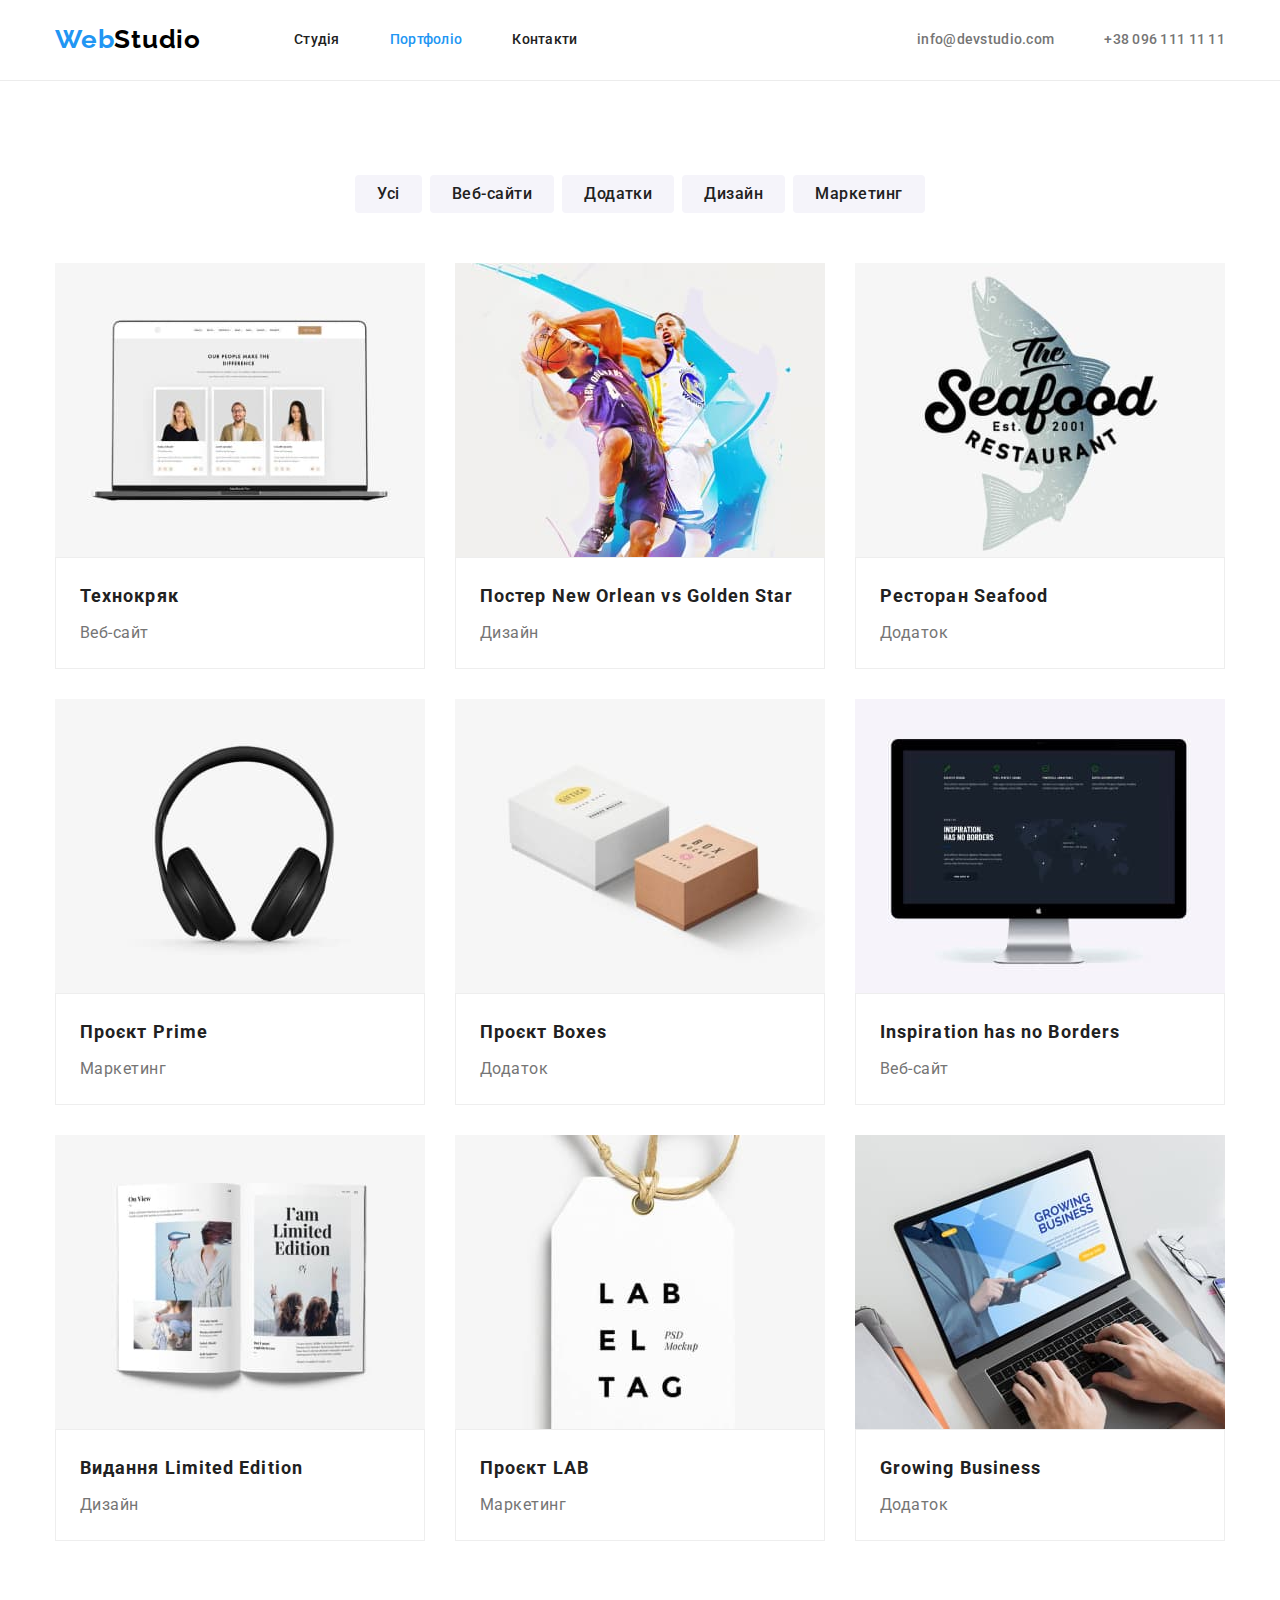
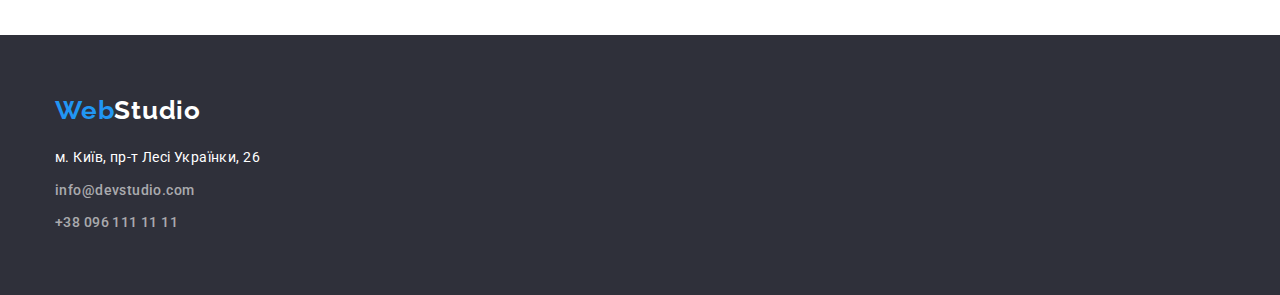
==== portfolio.html @ 37fe1365 "adding main files and svg-sprite" ====
<!DOCTYPE html>
<html lang="uk">

<head>
    <meta charset="UTF-8">
    <meta http-equiv="X-UA-Compatible" content="IE=edge">
    <meta name="viewport" content="width=device-width, initial-scale=1.0">
    <link rel="preconnect" href="https://fonts.googleapis.com">
    <link rel="preconnect" href="https://fonts.gstatic.com" crossorigin>
    <link
        href="https://fonts.googleapis.com/css2?family=Raleway:wght@700&family=Roboto:wght@400;500;700;900&display=swap"
        rel="stylesheet">
    <title>Document</title>
    <link rel="stylesheet"
        href="https://cdnjs.cloudflare.com/ajax/libs/modern-normalize/1.1.0/modern-normalize.min.css">
    <link rel="stylesheet" href="./css/styles.css">
</head>

<body>
    <header class="page-header">
        <div class="container">
            <div class="header-container">
                <nav class="header-nav">
                    <a href="#" class="logo">Web<span class="logo-part">Studio</span></a>
                    <ul class="nav list">
                        <li class="nav-item">
                            <a href="./index.html" class="link">Студія</a>
                        </li>
                        <li class="nav-item">
                            <a href="./portfolio.html" class="link current">Портфоліо</a>
                        </li>
                        <li class="nav-item">
                            <a href="#" class="link">Контакти</a>
                        </li>
                </nav>
                <ul class="auth-nav list">
                    <li><a href="mailto:info@devstudio.com" class="contacts nav-item">info@devstudio.com</a></li>
                    <li><a href="tel:+380961111111" class="contacts nav-item">+38 096 111 11 11</a></li>
                </ul>
            </div>
        </div>
    </header>
    <main>
        <section class="filter ">
            <div class="container">
                <h2 class="visually-hidden">Portfolio content</h2>
                <ul class="button-container  list">
                    <li class="button-container-item">
                        <button type="button" class="button cursors">Усі</button>
                    </li>
                    <li class="button-container-item">
                        <button type="button" class="button cursors">Веб-сайти</button>
                    </li>
                    <li class="button-container-item">
                        <button type="button" class="button cursors">Додатки</button>
                    </li>
                    <li class="button-container-item">
                        <button type="button" class="button cursors">Дизайн</button>
                    </li>
                    <li class="button-container-item">
                        <button type="button" class="button cursors">Маркетинг</button>
                    </li>
                </ul>
                <ul class="portfolio-cards list">
                    <li class="portfolio-cards-element">
                        <img src="./images/portfolio1.jpg" alt="Екран лептопу з відкритим веб-сайтом" width="370"
                            class="portfolio-images">
                        <div class="cards-text">
                            <h3>Технокряк</h3>
                            <p class="portfolio-text">Веб-сайт</p>
                        </div>
                    </li>

                    <li class="portfolio-cards-element">
                        <img src="./images/portfolio2.jpg"
                            alt="Баскетболіст намагається забрати мʼяч у супротивника" width="370"
                            class="portfolio-images">
                        <div class="cards-text">
                            <h3>Постер New Orlean vs Golden Star</h3>
                            <p class="portfolio-text">Дизайн</p>
                        </div>
                    </li>
                    <li class="portfolio-cards-element">
                        <img src="./images/portfolio3.jpg" alt="Вивіска рибного ресторану" width="370"
                            class="portfolio-images">
                        <div class="cards-text">
                            <h3>Ресторан Seafood</h3>
                            <p class="portfolio-text">Додаток</p>
                        </div>
                    </li>
                    <li class="portfolio-cards-element">
                        <img src="./images/portfoli4.jpg" alt="Великі бездротові навушники" width="370"
                            class="portfolio-images">
                        <div class="cards-text">
                            <h3>Проєкт Prime</h3>
                            <p class="portfolio-text">Маркетинг</p>
                        </div>
                    </li>
                    <li class="portfolio-cards-element">
                        <img src="./images/portfolio5.jpg" alt="Одна біла та менша коричнева коробки" width="370"
                            class="portfolio-images">
                        <div class="cards-text">
                            <h3>Проєкт Boxes</h3>
                            <p class="portfolio-text">Додаток</p>
                        </div>
                    </li>
                    <li class="portfolio-cards-element">
                        <img src="./images/portfolio6.jpg"
                            alt="Монітор компʼютера Apple з відкритим сайтом веб-студії" width="370"
                            class="portfolio-images">
                        <div class="cards-text">
                            <h3>Inspiration has no Borders</h3>
                            <p class="portfolio-text">Веб-сайт</p>
                        </div>
                    </li>
                    <li class="portfolio-cards-element">
                        <img src="./images/portfolio7.jpg" alt="Розгорнутий журнал моди" width="370"
                            class="portfolio-images">
                        <div class="cards-text">
                            <h3>Видання Limited Edition</h3>
                            <p class="portfolio-text">Дизайн</p>
                        </div>
                    </li>
                    <li class="portfolio-cards-element">
                        <img src="./images/portfolio8.jpg" alt="Біла етикетка з надписом LAB EL TAG" width="370"
                            class="portfolio-images">
                        <div class="cards-text">
                            <h3>Проєкт LAB</h3>
                            <p class="portfolio-text">Маркетинг</p>
                        </div>
                    </li>
                    <li class="portfolio-cards-element">
                        <img src="./images/portfolio9.jpg"
                            alt="Чоловік шукає інформацію на сайті з просування бізнесу, використовуючи MacBook"
                            width="370" class="portfolio-images">
                        <div class="cards-text">
                            <h3>Growing Business</h3>
                            <p class="portfolio-text">Додаток</p>
                        </div>
                    </li>
                </ul>
            </div>
        </section>
    </main>
    <footer class="footer">
        <div class="container">
            <a href="#" class="logo">Web<span class="logo-part">Studio</span></a>
            <address>
                <ul class="footer-list list">
                    <li class="footer-nav">
                        <a href="https://goo.gl/maps/Ni8b5LG6es7MUAs99" class="map">м. Київ, пр-т Лесі Українки, 26</a>
                    </li>
                    <li class="footer-nav">
                        <a href="mailto:info@devstudio.com" class="contacts">info@devstudio.com</a>
                    </li>
                    <li class="footer-nav">
                        <a href="tel:+380961111111" class="contacts">+38 096 111 11 11</a>
                    </li>
                </ul>
            </address>
        </div>
    </footer>
</body>
</html>
---- css/styles.css ----
/* Main Page */
html {
    box-sizing: border-box;
}

*,
* ::before,
* ::after {
    box-sizing: inherit;
}

:root {
    --primary-text-color: #757575;
    --secondary-text-color: #212121;
    --hover-color: #2196F3;
    --primary-bcg-color: #F5F4FA;
    --secondary-bcg-color: #FFFFFF;
}

body {
    color: var(--primary-text-color);
    background-color: #FFFFFF;
    font-family: 'Roboto';
}

.list {
    list-style: none;
    padding: 0;
    margin: 0;
}

.visually-hidden {
    position: absolute;
    white-space: nowrap;
    width: 1px;
    height: 1px;
    overflow: hidden;
    border: 0;
    padding: 0;
    clip: rect(0000);
    clip-path: inset(50%);
    margin: -1px;
}

.container {
    width: 1200px;
    padding-right: 15px;
    padding-left: 15px;
    margin: 0 auto;
}

/* Header*/

/* Logo */
.logo {
    flex-shrink: 0;
    color: #2196F3;
    text-decoration: none;
    font-family: 'Raleway';
    font-weight: 700;
    font-size: 26px;
    line-height: 1.2;
    letter-spacing: 0.03em;
}

.logo-part {
    color: black;
}

.page-header {
    margin-top: 0;
    border-bottom: 1px solid #ECECEC;
}

.header-container {
    display: flex;
    margin-top: 0;
    height: 80px;
    align-items: center;
    margin-left: auto;
    padding-top: 24px;
    padding-bottom: 25px;
    justify-content: space-between;
}

.header-nav {
    display: flex;
    margin-top: 0;
}

.header-nav {
    align-items: center;
    flex-grow: 1;
    gap: 93px;
}

.nav {
    display: flex;
}

.auth-nav {
    display: flex;
    align-items: center;
    gap: 50px;
}

.nav .link {
    padding-top: 32px;
    padding-bottom: 32px;
    color: var(--secondary-text-color);
    font-weight: 500;
    font-size: 14px;
    line-height: 1.1;
    letter-spacing: 0.02em;
    text-decoration: none;
}

.nav-item {
    display: block;
}

.nav-item:not(:last-child) {
    margin-right: 50px;
}

.nav .link:hover,
.nav .link:focus {
    color: var(--hover-color);
}

.nav .link.current {
    color: var(--hover-color);
}

.contacts {
    color: #757575;
    font-weight: 500;
    font-size: 14px;
    line-height: 1.1;
    letter-spacing: 0.02em;
    text-decoration: none;
}

.contacts:hover,
.contacts:focus {
    color: var(--hover-color);
}

/* Hero */
.hero {
    padding-top: 200px;
    padding-bottom: 200px;
    background-color: #2F303A;
    background-image: linear-gradient(rgba(47, 48, 58, 0.4), rgba(47, 48, 58, 0.4));
}

.hero-container {
    align-items: center;
    justify-content: center;
    text-align: center;
}

.hero-title {
    margin: 0 auto;
    margin-bottom: 30px;
    margin-top: 0px;
    max-width: 696px;

    color: #FFFFFF;
    font-weight: 900;
    font-size: 44px;
    line-height: 1.4;
    letter-spacing: 0.06em;
    text-transform: uppercase;
    text-align: center;
}

/* Button */
.main-button {
    display: inline-block;
    border-radius: 4px;
    padding: 10px 32px;
    min-width: 216px;
    color: #FFFFFF;
    background-color: #2196F3;
    border: 0;
    font-family: 'Roboto';
    font-weight: 700;
    font-size: 16px;
    line-height: 1.8;
    letter-spacing: 0.06em;
}

.main-button:hover {
    color: #FFFFFF;
    background-color: #188CE8;
    border: 0;
}

.button {
    display: inline-block;
    color: var(--secondary-text-color);
    background-color: #F5F4FA;
    border: 0;
    font-family: 'Roboto';
    font-weight: 500;
    font-size: 16px;
    line-height: 1.6;
    letter-spacing: 0.03em;
    border-radius: 4px;
    padding: 6px 22px;
    text-align: center;
    margin-top: 0;
}

.button :first-child {
    display: inline-block;
    padding: 6px 25px;
}

.button:hover,
.button:focus {
    color: #FFFFFF;
    background-color: var(--hover-color);
}

.cursors {
    cursor: pointer;
}

/* Advantages */
.advantages {
    padding-top: 94px;
    padding-bottom: 94px;
    background-color: var(--secondary-bcg-color);
}

.advantages-list {
    display: flex;
    /* align-items: center; */
    margin-top: 0;
    font-size: 14px;
    line-height: 24px;
    letter-spacing: 0.03em;
}

.advantage-list-item {
    width: 270px;
    margin-left: 0;
    margin-right: auto;
    margin-right: 30px;

}

.advantage-list-item:last-child {
    margin-right: 0;
}

.advantages-list h3 {
    margin-top: 0;
    margin-bottom: 10px;
    font-weight: 700;
    font-size: 14px;
    line-height: 1.2;
    letter-spacing: 0.03em;
    color: var(--secondary-text-color);
    text-transform: uppercase
}

.advantages-text {
    margin-top: 0;
    margin-bottom: 0;
}

/* Our activity */
.activity {
    padding-bottom: 94px;
    background-color: var(--secondary-bcg-color);
}

.activity-list {
    display: flex;
    justify-content: space-between;
}

.activity-list-item {
    width: 370px;
    display: block;
    max-width: 100%;
    height: auto;
    margin-right: 30px;
}

.activity-list-item:last-child {
    margin-right: 0;
}

.activity-title {
    margin-top: 0;
    margin-bottom: 50px;
    text-align: center;
    color: var(--secondary-text-color);
    font-weight: 700;
    font-size: 36px;
    line-height: 1.2;
    letter-spacing: 0.03em;
}


/* Team */
.team {
    padding-bottom: 94px;
    padding-top: 94px;
    background-color: #F5F4FA;
}

.team-list {
    display: flex;
    justify-content: space-between;
}

.team-photos {
    width: 270px;
    background-color: #FFFFFF;
    font-size: 16px;
    line-height: 1.2;
    letter-spacing: 0.03em;
    border-radius: 0px 0px 4px 4px;
    box-shadow: 0px 1px 3px rgba(0, 0, 0, 0.12), 0px 1px 1px rgba(0, 0, 0, 0.14), 0px 2px 1px rgba(0, 0, 0, 0.2);
}

.team-photos:not(:last-child) {
    margin-right: 30px;
}

.team-photos img {
    display: block;
    max-width: 100%;
    height: auto;
}

.image-text {
    padding-top: 30px;
    padding-bottom: 30px;
}

.team-title {
    text-align: center;
    margin-bottom: 50px;
    margin-top: 0;
    margin-bottom: 50px;
    color: var(--secondary-text-color);
    font-weight: 700;
    font-size: 36px;
    line-height: 1.16;
    letter-spacing: 0.03em;
}

.team h3 {
    margin-top: 0px;
    margin-bottom: 10px;

    text-align: center;
    font-weight: 500;
    font-size: 16px;
    line-height: 1.2;
    color: var(--secondary-text-color);
}

.team-element {
    margin-top: 0;
    margin-bottom: 16px;
    text-align: center;
}

.team-socials {
    display: flex;
    justify-content: center;
    gap: 10px;
}

.team-social-items {}

.team-social-links {
        display: block;
        width: 44px;
        height: 44px;
        /* background-color: var(--secondary-bcg-color); */
        background-color: #188CE8;
        border-radius: 50%;

}


/* Clients */

.clients{
    padding-top: 94px;
    padding-bottom: 94px;
}

.clients-container{
    margin-left: auto;
    margin-right: auto;
}

.clients-title{
    margin-top: 0;
    margin-bottom: 50px;

    font-family: 'Roboto';
    font-style: normal;
    font-weight: 700;
    font-size: 36px;
    line-height: 1.16;
    text-align: center;
    letter-spacing: 0.03em;
    color: var(--secondary-text-color);
}

.clients-list {
    display: flex;
    gap: 30px;
}
.clients-item {
    width: calc((100% - 150px)/6);
}

.clients-link {
    display: block;
    width: 170px;
    height: 92px;
    border: 1px solid #AFB1B8;
    border-radius: 4px3;

}
/* Footer  */
.footer {
    padding-top: 60px;
    padding-bottom: 60px;
    background-color: #2F303A;
}

.footer .logo {
    margin-top: 0;
    font-family: 'Raleway';
    font-weight: 700;
    font-size: 26px;
    line-height: 1.2;
    letter-spacing: 0.03em;
    text-decoration: none;
}


.footer-list {
    margin-top: 20px;
}

.footer .logo-part {
    color: #FFFFFF;
    margin-bottom: 20px;
}

.footer-nav {
    margin-top: 0;
}

.footer-nav:not(:last-child) {
    margin-bottom: 9px;
}

.footer .map {
    color: #FFFFFF;
    text-decoration: none;
    font-style: normal;
    font-style: normal;
    font-size: 14px;
    line-height: 1.7;
    letter-spacing: 0.03em;
    text-decoration: none;
}

.footer .map:hover,
.footer .map:focus {
    color: var(--hover-color);
}

.footer .contacts {
    color: rgba(255, 255, 255, 0.6);
    font-style: normal;
    font-size: 14px;
    line-height: 1.7;
    letter-spacing: 0.03em;
    text-decoration: none;
}

.footer .contacts:hover,
.contacts:focus {
    color: var(--hover-color);
}

.footer-link-text{
    margin-top: 0;
    margin-bottom: 20px;
    text-transform: uppercase;
    font-family: 'Roboto';
        font-style: normal;
        font-weight: 700;
        font-size: 14px;
        line-height: 1.14;
        letter-spacing: 0.03em;
        color: var(--secondary-bcg-color);
}

.soc-list {
display: flex;
justify-content: center;
gap: 10px;
}

.soc-item {}

.soc-link {
    display: block;
    width: 44px;
    height: 44px;
    background-color: rgba(255, 255, 255, 0.1);
    border-radius: 50%;
}


/* Portfolio */

/* Filter */
.filter {
    padding-top: 94px;
    padding-bottom: 94px;
}

.button-container {
    display: flex;
    margin-top: 0px;
    align-items: center;
    justify-content: center;
    margin-bottom: 50px;
}

.button-container-item:not(:last-child) {
    margin-right: 8px;
}

.cards-container {
    width: 1230px;
    padding-left: 15px;
    padding-right: 15px;
    padding-bottom: 30px;
}

.portfolio-cards {
    display: flex;
    flex-wrap: wrap;
    margin-left: 0;
}

.portfolio-cards-element {
    flex-basis: calc((100% - 60px)/3);
    margin-right: 30px;
    margin-bottom: 30px;
}

.cards-text {
    padding: 20px 24px;
    border: 1px solid #EEEEEE;
}

.portfolio-cards-element:nth-last-child(-n+3) {
    margin-bottom: 0px;
}

.portfolio-cards-element:nth-child(3n) {
    margin-right: 0;
}


.portfolio-cards-element h3 {
    margin-top: 0;
    margin-bottom: 4px;
    font-weight: 700;
    font-size: 18px;
    line-height: 2;
    background-color: #FFFFFF;
    color: var(--secondary-text-color);
    letter-spacing: 0.06em;
}

.portfolio-images {
    display: block;
    max-width: 100%;
    height: auto;
    margin-top: 0;
}

.portfolio-text {
    margin-top: 0;
    margin-bottom: 0;
    font-family: 'Roboto';
    font-size: 16px;
    line-height: 1.875;
    letter-spacing: 0.03em;
}
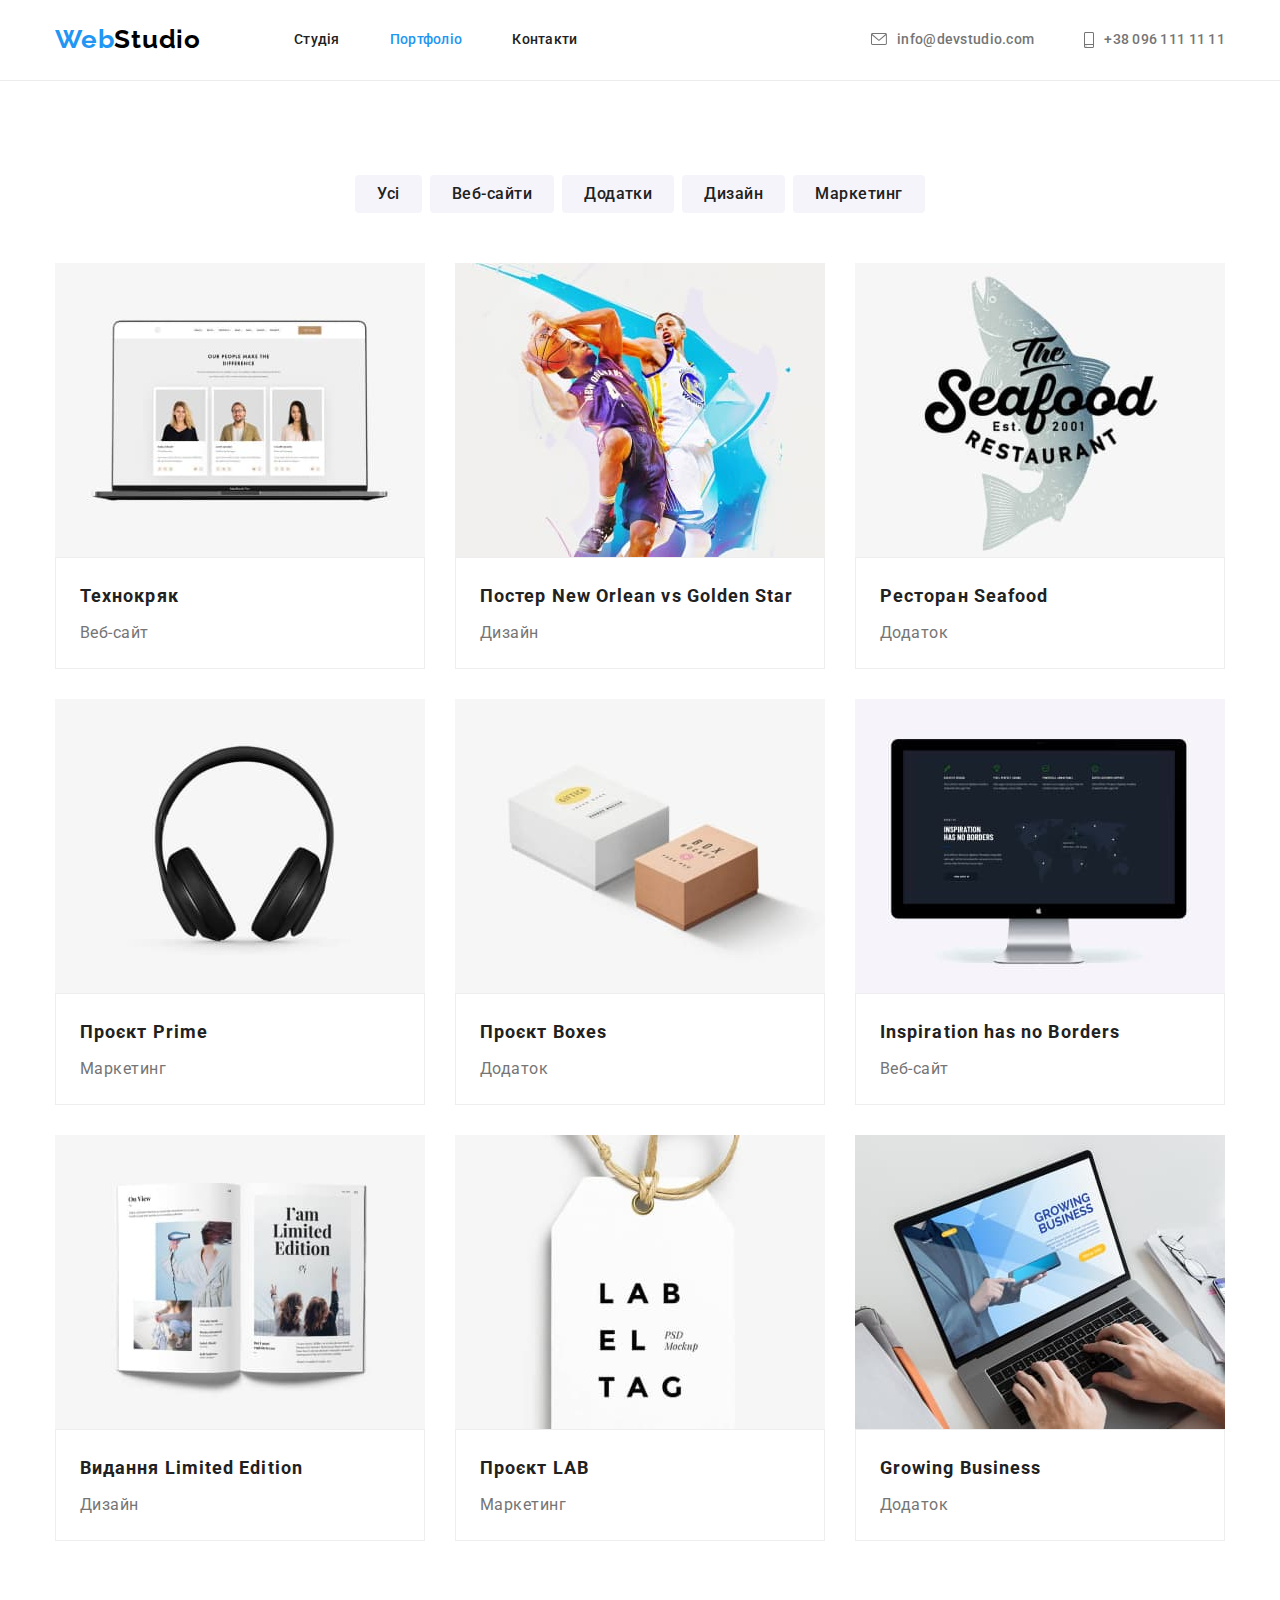
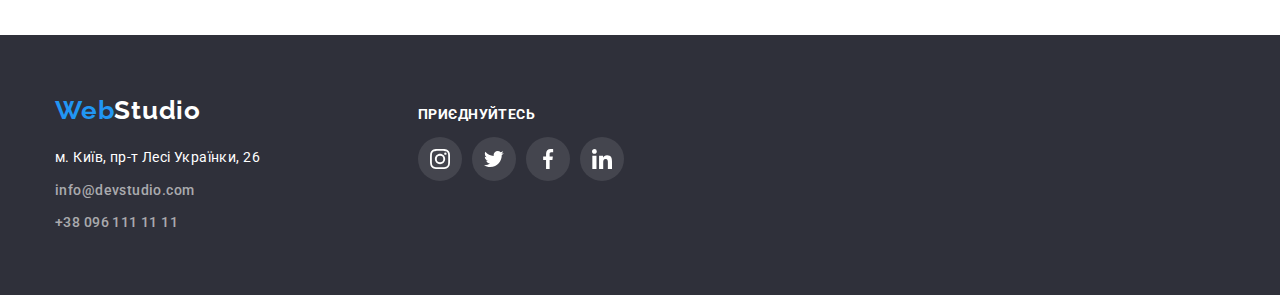
==== commit bd3e5068: "Adding svg-icons, background image to index.html  and icons to portfolio.html" ====
--- a/portfolio.html
+++ b/portfolio.html
@@ -34,8 +34,16 @@
                         </li>
                 </nav>
                 <ul class="auth-nav list">
-                    <li><a href="mailto:info@devstudio.com" class="contacts nav-item">info@devstudio.com</a></li>
-                    <li><a href="tel:+380961111111" class="contacts nav-item">+38 096 111 11 11</a></li>
+                    <li><a href="mailto:info@devstudio.com" class="contacts nav-item">
+                        <svg class="envelope" width="16px" height="12px">
+                            <use href="./images/icons.svg#icon-envelope"></use>
+                        </svg>
+                        info@devstudio.com</a></li>
+                    <li><a href="tel:+380961111111" class="contacts nav-item">
+                        <svg class="smartphone" width="10px" height="16px">
+                            <use href="./images/icons.svg#icon-smartphone"></use>
+                        </svg>
+                        +38 096 111 11 11</a></li>
                 </ul>
             </div>
         </div>
@@ -143,21 +151,49 @@
         </section>
     </main>
     <footer class="footer">
-        <div class="container">
-            <a href="#" class="logo">Web<span class="logo-part">Studio</span></a>
-            <address>
-                <ul class="footer-list list">
-                    <li class="footer-nav">
-                        <a href="https://goo.gl/maps/Ni8b5LG6es7MUAs99" class="map">м. Київ, пр-т Лесі Українки, 26</a>
-                    </li>
-                    <li class="footer-nav">
-                        <a href="mailto:info@devstudio.com" class="contacts">info@devstudio.com</a>
-                    </li>
-                    <li class="footer-nav">
-                        <a href="tel:+380961111111" class="contacts">+38 096 111 11 11</a>
-                    </li>
-                </ul>
-            </address>
+        <div class="main-footer-container">
+            <div class="footer-navigation container">
+                <a href="#" class="logo">Web<span class="logo-part">Studio</span></a>
+                <address>
+                    <ul class="footer-list list">
+                        <li class="footer-nav">
+                            <a href="https://goo.gl/maps/Ni8b5LG6es7MUAs99" class="map">м. Київ, пр-т Лесі Українки, 26</a>
+                        </li>
+                        <li class="footer-nav">
+                            <a href="mailto:info@devstudio.com" class="contacts">info@devstudio.com</a>
+                        </li>
+                        <li class="footer-nav">
+                            <a href="tel:+380961111111" class="contacts">+38 096 111 11 11</a>
+                        </li>
+                    </ul>
+                </address>
+            </div>
+            <div class="links-container">
+                <p class="footer-link-text">Приєднуйтесь</p>
+                <ul class="soc-list list">
+                    <li class="soc-item"><a href="" class="soc-link">
+                            <svg class="soc-icon" width="20px" height="20px">
+                                <use href="./images/icons.svg#icon-instagram"></use>
+                            </svg>
+                        </a></li>
+                    <li class="soc-item"><a href="" class="soc-link">
+                            <svg class="soc-icon" width="20px" height="20px">
+                                <use href="./images/icons.svg#icon-twitter"></use>
+                            </svg>
+                        </a></li>
+                    <li class="soc-item"><a href="" class="soc-link">
+                            <svg class="soc-icon" width="20px" height="20px">
+                                <use href="./images/icons.svg#icon-facebook"></use>
+                            </svg>
+                        </a></li>
+                    <li class="soc-item"><a href="" class="soc-link">
+                            <svg class="soc-icon" width="20px" height="20px">
+                                <use href="./images/icons.svg#icon-linkedin"></use>
+                            </svg>
+                        </a>
+                    </li>
+                </ul>
+            </div>
         </div>
     </footer>
 </body>
--- a/css/styles.css
+++ b/css/styles.css
@@ -15,6 +15,7 @@
     --hover-color: #2196F3;
     --primary-bcg-color: #F5F4FA;
     --secondary-bcg-color: #FFFFFF;
+    --icons-color:#AFB1B8;
 }
 
 body {
@@ -104,6 +105,7 @@
     gap: 50px;
 }
 
+
 .nav .link {
     padding-top: 32px;
     padding-bottom: 32px;
@@ -116,7 +118,9 @@
 }
 
 .nav-item {
-    display: block;
+    display: flex;
+    align-items: center;
+    justify-content: center;
 }
 
 .nav-item:not(:last-child) {
@@ -146,12 +150,36 @@
     color: var(--hover-color);
 }
 
+.envelope {
+    margin-right: 10px;
+    fill: var(--primary-text-color);
+}
+
+.contacts:hover .envelope {
+  fill: var(--hover-color);
+}
+
+.smartphone{
+    margin-right: 10px;
+    fill: var(--primary-text-color);
+}
+.contacts:hover .smartphone {
+    fill: var(--hover-color);
+}
+
 /* Hero */
 .hero {
     padding-top: 200px;
     padding-bottom: 200px;
     background-color: #2F303A;
-    background-image: linear-gradient(rgba(47, 48, 58, 0.4), rgba(47, 48, 58, 0.4));
+background-image: linear-gradient(rgba(47, 48, 58, 0.4), rgba(47, 48, 58, 0.4)), url(../images/background.jpg);
+background-repeat: no-repeat;
+background-position: center;
+height: 600px;
+max-width: 1600px;
+margin-left: auto;
+margin-right: auto;
+background-size: cover;
 }
 
 .hero-container {
@@ -174,6 +202,7 @@
     text-transform: uppercase;
     text-align: center;
 }
+
 
 /* Button */
 .main-button {
@@ -249,7 +278,6 @@
     margin-left: 0;
     margin-right: auto;
     margin-right: 30px;
-
 }
 
 .advantage-list-item:last-child {
@@ -270,6 +298,18 @@
 .advantages-text {
     margin-top: 0;
     margin-bottom: 0;
+}
+
+.advantage-icon-card{
+    background-color: var(--primary-bcg-color);
+        display: flex;
+        width: 270px;
+        height: 120px;
+        border-radius: 4px;
+            justify-content: center;
+            align-items: center;
+            margin-top: 0;
+            margin-bottom: 30px;
 }
 
 /* Our activity */
@@ -379,18 +419,40 @@
     gap: 10px;
 }
 
-.team-social-items {}
+.team-social-items {
+    /* background-color: tomato;
+    border-radius: 50%;
+    display: flex;
+    align-items: center;
+    justify-content: center;
+    width: 44px;
+    height: 44px; */
+}
 
 .team-social-links {
-        display: block;
+        display: flex;
+        align-items:center;
+        justify-content: center;
+        /* fill: var(--icons-color);
+        width: 44px;
+        height: 44px; */
         width: 44px;
         height: 44px;
-        /* background-color: var(--secondary-bcg-color); */
-        background-color: #188CE8;
+        background-color: var(--secondary-bcg-color);
         border-radius: 50%;
-
-}
-
+}
+
+.team-social-links:hover{
+    background-color: var(--hover-color);
+}
+
+.team-icon{
+    fill: var(--icons-color);
+}
+
+.team-social-links:hover .team-icon{
+   fill: var(--secondary-bcg-color);
+}
 
 /* Clients */
 
@@ -424,16 +486,27 @@
 }
 .clients-item {
     width: calc((100% - 150px)/6);
+   
 }
 
 .clients-link {
-    display: block;
+    display: flex;
     width: 170px;
     height: 92px;
     border: 1px solid #AFB1B8;
-    border-radius: 4px3;
-
-}
+    border-radius: 4px;
+    align-items: center;
+    justify-content: center;
+    fill: var(--icons-color);
+}
+
+.clients-link:hover{
+    border: 1px solid var(--hover-color);
+}
+.clients-link:hover .clients-link-icon {
+  fill: var(--hover-color);
+}
+
 /* Footer  */
 .footer {
     padding-top: 60px;
@@ -501,7 +574,6 @@
 
 .footer-link-text{
     margin-top: 0;
-    margin-bottom: 20px;
     text-transform: uppercase;
     font-family: 'Roboto';
         font-style: normal;
@@ -518,16 +590,49 @@
 gap: 10px;
 }
 
-.soc-item {}
+.soc-item {
+
+}
 
 .soc-link {
-    display: block;
+    display: flex;
+    align-items: center;
+    justify-content: center;
+
     width: 44px;
     height: 44px;
     background-color: rgba(255, 255, 255, 0.1);
     border-radius: 50%;
 }
-
+/* .soc-link :hover{
+    background-color: var(--hover-color);
+} */
+.soc-icon{
+    fill: var(--secondary-bcg-color);
+}
+
+.soc-link:hover{
+    background-color: var(--hover-color);
+}
+
+.main-footer-container{
+    display: flex;
+    width: 1200px;
+padding-left: 15px;
+padding-right: 15px;
+    margin: 0 auto;
+justify-content: space-between;
+    align-items: baseline;
+}
+
+.footer-navigation {
+width: 331px;
+margin: 0;
+padding: 0;
+}
+.links-container{
+margin-right: 601px;
+}
 
 /* Portfolio */
 
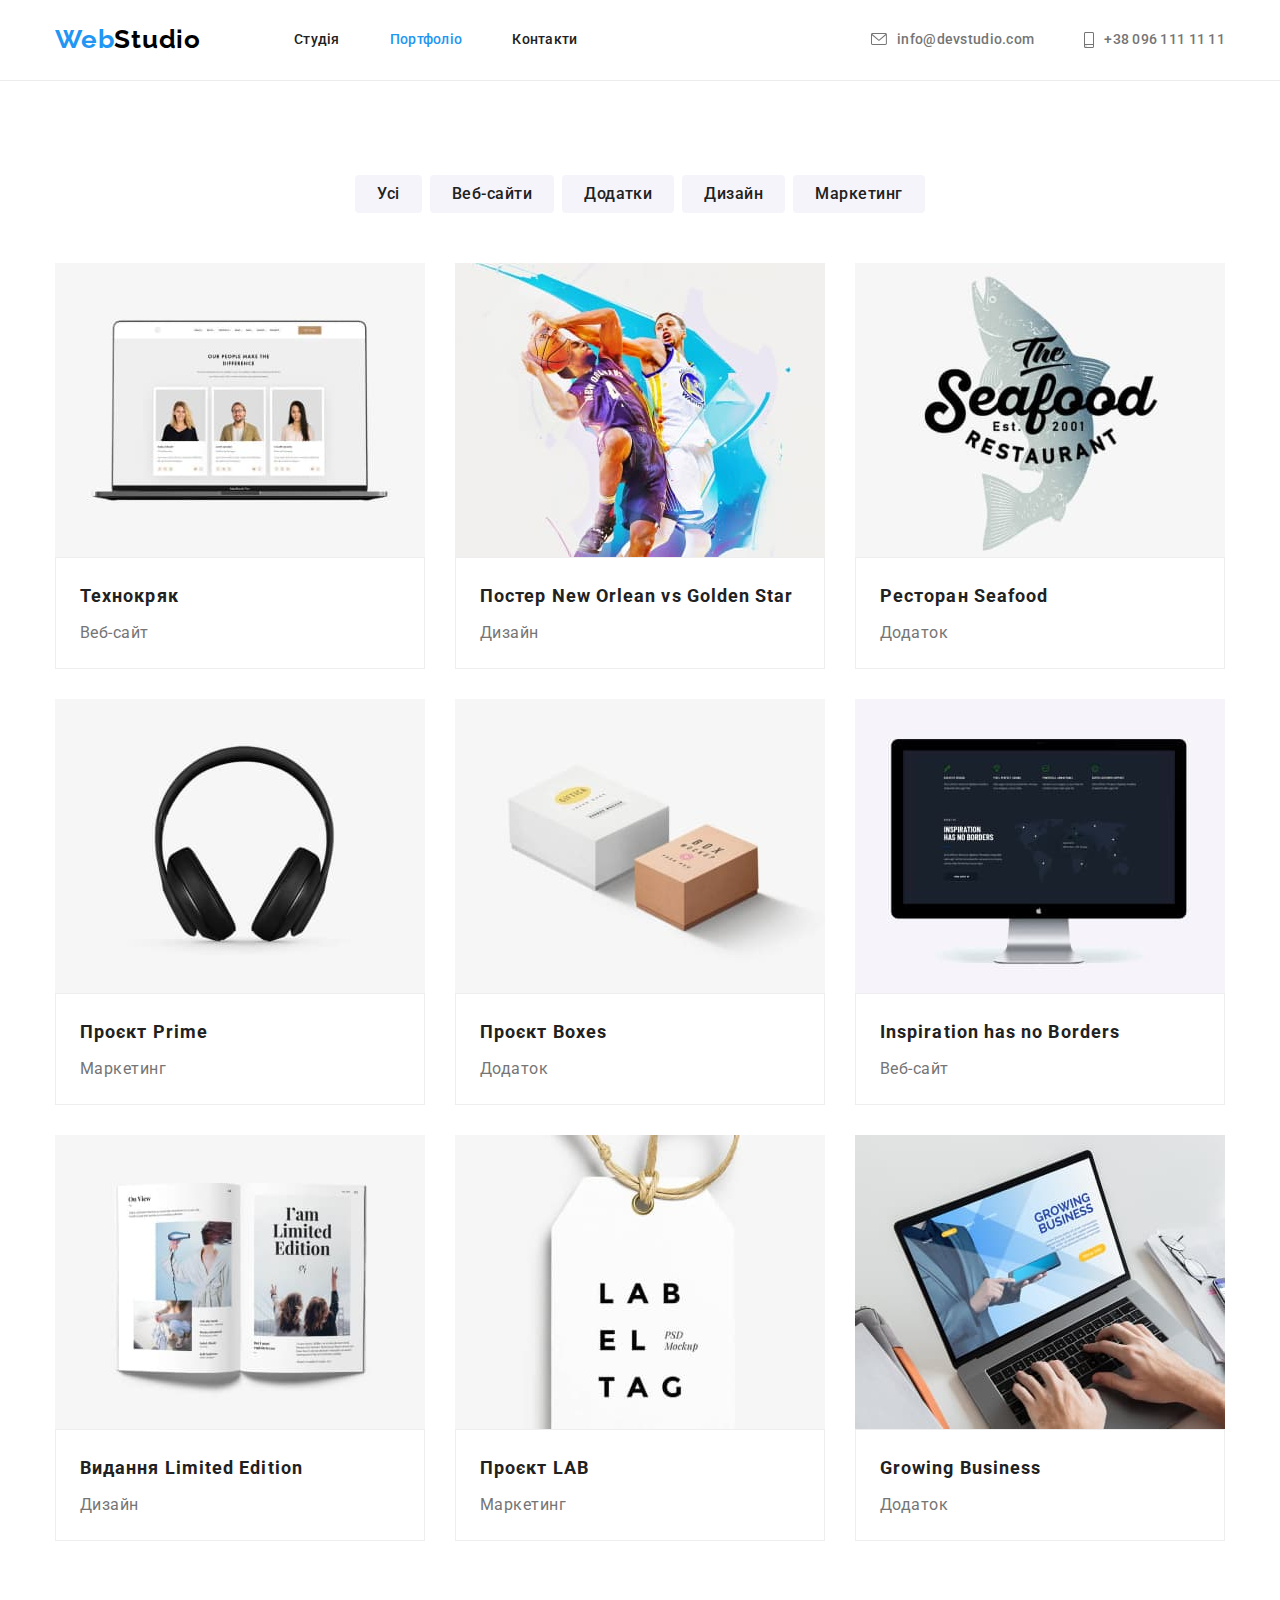
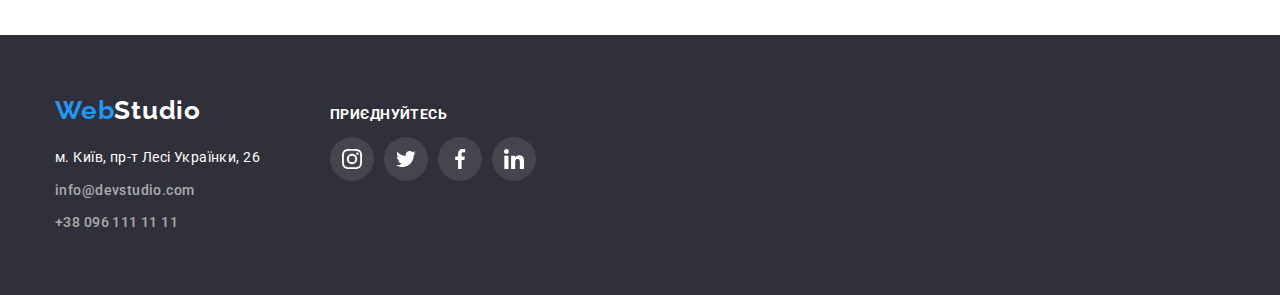
==== commit aba20572: "updating styles.css, index.html, portfolio.html" ====
--- a/portfolio.html
+++ b/portfolio.html
@@ -32,6 +32,7 @@
                         <li class="nav-item">
                             <a href="#" class="link">Контакти</a>
                         </li>
+                        </ul>
                 </nav>
                 <ul class="auth-nav list">
                     <li><a href="mailto:info@devstudio.com" class="contacts nav-item">
@@ -150,51 +151,51 @@
             </div>
         </section>
     </main>
-    <footer class="footer">
-        <div class="main-footer-container">
-            <div class="footer-navigation container">
-                <a href="#" class="logo">Web<span class="logo-part">Studio</span></a>
-                <address>
-                    <ul class="footer-list list">
-                        <li class="footer-nav">
-                            <a href="https://goo.gl/maps/Ni8b5LG6es7MUAs99" class="map">м. Київ, пр-т Лесі Українки, 26</a>
-                        </li>
-                        <li class="footer-nav">
-                            <a href="mailto:info@devstudio.com" class="contacts">info@devstudio.com</a>
-                        </li>
-                        <li class="footer-nav">
-                            <a href="tel:+380961111111" class="contacts">+38 096 111 11 11</a>
-                        </li>
-                    </ul>
-                </address>
-            </div>
-            <div class="links-container">
-                <p class="footer-link-text">Приєднуйтесь</p>
-                <ul class="soc-list list">
-                    <li class="soc-item"><a href="" class="soc-link">
-                            <svg class="soc-icon" width="20px" height="20px">
-                                <use href="./images/icons.svg#icon-instagram"></use>
-                            </svg>
-                        </a></li>
-                    <li class="soc-item"><a href="" class="soc-link">
-                            <svg class="soc-icon" width="20px" height="20px">
-                                <use href="./images/icons.svg#icon-twitter"></use>
-                            </svg>
-                        </a></li>
-                    <li class="soc-item"><a href="" class="soc-link">
-                            <svg class="soc-icon" width="20px" height="20px">
-                                <use href="./images/icons.svg#icon-facebook"></use>
-                            </svg>
-                        </a></li>
-                    <li class="soc-item"><a href="" class="soc-link">
-                            <svg class="soc-icon" width="20px" height="20px">
-                                <use href="./images/icons.svg#icon-linkedin"></use>
-                            </svg>
-                        </a>
-                    </li>
-                </ul>
-            </div>
+<footer class="footer">
+    <div class="footer-container container">
+        <div class="footer-navigation">
+            <a href="#" class="logo">Web<span class="logo-part">Studio</span></a>
+            <address>
+                <ul class="footer-list list">
+                    <li class="footer-nav">
+                        <a href="https://goo.gl/maps/Ni8b5LG6es7MUAs99" class="map">м. Київ, пр-т Лесі Українки, 26</a>
+                    </li>
+                    <li class="footer-nav">
+                        <a href="mailto:info@devstudio.com" class="contacts">info@devstudio.com</a>
+                    </li>
+                    <li class="footer-nav">
+                        <a href="tel:+380961111111" class="contacts">+38 096 111 11 11</a>
+                    </li>
+                </ul>
+            </address>
         </div>
-    </footer>
+        <div class="footer-links">
+            <p class="footer-link-text">Приєднуйтесь</p>
+            <ul class="soc-list list">
+                <li class="soc-item"><a href="" class="soc-link">
+                        <svg class="soc-icon" width="20px" height="20px">
+                            <use href="./images/icons.svg#icon-instagram"></use>
+                        </svg>
+                    </a></li>
+                <li class="soc-item"><a href="" class="soc-link">
+                        <svg class="soc-icon" width="20px" height="20px">
+                            <use href="./images/icons.svg#icon-twitter"></use>
+                        </svg>
+                    </a></li>
+                <li class="soc-item"><a href="" class="soc-link">
+                        <svg class="soc-icon" width="20px" height="20px">
+                            <use href="./images/icons.svg#icon-facebook"></use>
+                        </svg>
+                    </a></li>
+                <li class="soc-item"><a href="" class="soc-link">
+                        <svg class="soc-icon" width="20px" height="20px">
+                            <use href="./images/icons.svg#icon-linkedin"></use>
+                        </svg>
+                    </a>
+                </li>
+            </ul>
+        </div>
+    </div>
+</footer>
 </body>
 </html>--- a/css/styles.css
+++ b/css/styles.css
@@ -159,13 +159,21 @@
   fill: var(--hover-color);
 }
 
+.contacts:focus .envelope{
+ fill: var(--hover-color);
+}
+
 .smartphone{
     margin-right: 10px;
     fill: var(--primary-text-color);
 }
-.contacts:hover .smartphone {
+.contacts:hover .smartphone{
     fill: var(--hover-color);
 }
+.contacts:focus .smartphone{
+    fill: var(--hover-color);
+}
+
 
 /* Hero */
 .hero {
@@ -220,10 +228,12 @@
     letter-spacing: 0.06em;
 }
 
-.main-button:hover {
+.main-button:hover,
+.main-button:focus {
     color: #FFFFFF;
     background-color: #188CE8;
     border: 0;
+    box-shadow: 0px 4px 4px rgba(0, 0, 0, 0.15);
 }
 
 .button {
@@ -251,6 +261,7 @@
 .button:focus {
     color: #FFFFFF;
     background-color: var(--hover-color);
+    box-shadow: 0px 3px 1px rgba(0, 0, 0, 0.1), 0px 1px 2px rgba(0, 0, 0, 0.08), 0px 2px 2px rgba(0, 0, 0, 0.12);
 }
 
 .cursors {
@@ -419,30 +430,19 @@
     gap: 10px;
 }
 
-.team-social-items {
-    /* background-color: tomato;
-    border-radius: 50%;
-    display: flex;
-    align-items: center;
-    justify-content: center;
-    width: 44px;
-    height: 44px; */
-}
 
 .team-social-links {
         display: flex;
         align-items:center;
         justify-content: center;
-        /* fill: var(--icons-color);
-        width: 44px;
-        height: 44px; */
         width: 44px;
         height: 44px;
         background-color: var(--secondary-bcg-color);
         border-radius: 50%;
 }
 
-.team-social-links:hover{
+.team-social-links:hover,
+.team-social-links:focus{
     background-color: var(--hover-color);
 }
 
@@ -454,6 +454,9 @@
    fill: var(--secondary-bcg-color);
 }
 
+.team-social-links:focus .team-icon {
+    fill: var(--secondary-bcg-color);
+}
 /* Clients */
 
 .clients{
@@ -500,13 +503,16 @@
     fill: var(--icons-color);
 }
 
-.clients-link:hover{
+.clients-link:hover,
+.clients-link:focus{
     border: 1px solid var(--hover-color);
 }
 .clients-link:hover .clients-link-icon {
   fill: var(--hover-color);
 }
-
+.clients-link:focus .clients-link-icon {
+    fill: var(--hover-color);
+}
 /* Footer  */
 .footer {
     padding-top: 60px;
@@ -590,10 +596,6 @@
 gap: 10px;
 }
 
-.soc-item {
-
-}
-
 .soc-link {
     display: flex;
     align-items: center;
@@ -604,36 +606,24 @@
     background-color: rgba(255, 255, 255, 0.1);
     border-radius: 50%;
 }
-/* .soc-link :hover{
-    background-color: var(--hover-color);
-} */
+
 .soc-icon{
     fill: var(--secondary-bcg-color);
 }
 
-.soc-link:hover{
+.soc-link:hover,
+.soc-link:focus{
     background-color: var(--hover-color);
 }
 
-.main-footer-container{
-    display: flex;
-    width: 1200px;
-padding-left: 15px;
-padding-right: 15px;
-    margin: 0 auto;
-justify-content: space-between;
-    align-items: baseline;
-}
-
-.footer-navigation {
-width: 331px;
-margin: 0;
-padding: 0;
-}
-.links-container{
-margin-right: 601px;
-}
-
+.footer-container{
+ display: flex;
+ align-items: baseline;
+}
+
+.footer-navigation{
+    margin-right: 70px;
+}
 /* Portfolio */
 
 /* Filter */
@@ -697,7 +687,10 @@
     color: var(--secondary-text-color);
     letter-spacing: 0.06em;
 }
-
+.portfolio-cards-element:hover,
+.position-cards-element:focus{
+    box-shadow: 0px 1px 1px rgba(0, 0, 0, 0.12), 0px 4px 4px rgba(0, 0, 0, 0.06), 1px 4px 6px rgba(0, 0, 0, 0.16);
+}
 .portfolio-images {
     display: block;
     max-width: 100%;
